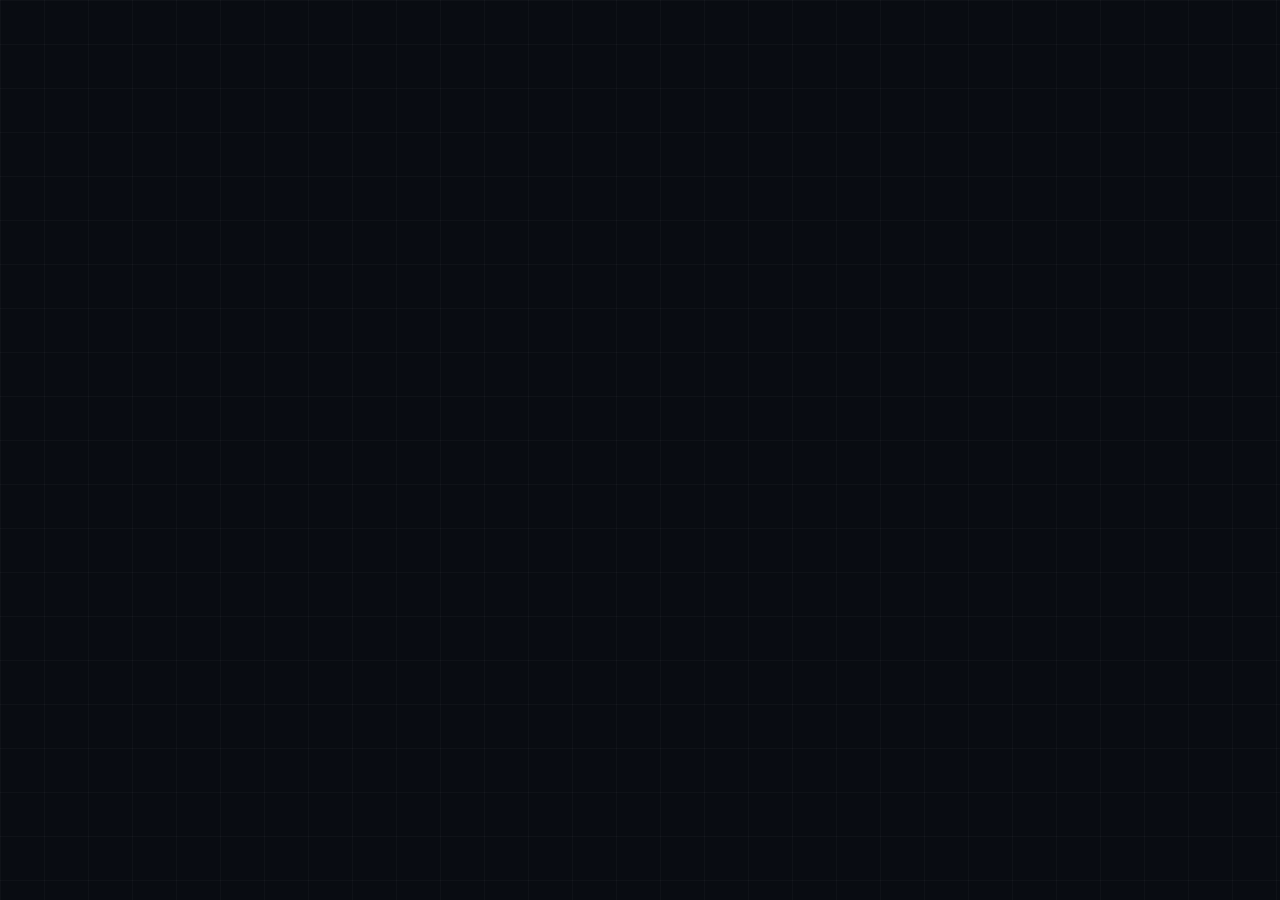
==== frontend/index.html @ dea0cb1b "feat(ui): estructura base de la interfaz, estilos y componentes [HU-01]" ====
<!doctype html>
<html lang="es" data-theme="dark">
<head>
  <meta charset="utf-8">
  <meta name="viewport" content="width=device-width, initial-scale=1">
  <title>LobbyMaster · Plataforma de torneos eSports (Beta 3)</title>
  <meta name="description" content="Gestión de torneos eSports, brackets automáticos y estadísticas. Proyecto de Yair Anibal Mamani Ticona.">
  <link rel="preconnect" href="https://fonts.googleapis.com"><link rel="preconnect" href="https://fonts.gstatic.com" crossorigin>
  <link href="https://fonts.googleapis.com/css2?family=Barlow+Condensed:wght@600;700&family=Inter:wght@400;500;600;700&display=swap" rel="stylesheet">
  <link rel="stylesheet" href="css/app.css">
  <link rel="icon" href="data:image/svg+xml,%3Csvg xmlns='http://www.w3.org/2000/svg' viewBox='0 0 34 34'%3E%3Cpath d='M0 0h28l6 6v28H6l-6-6z' fill='%23ff5a2d'/%3E%3Cpath d='M8 11h7v5M8 23h7v-5M15 16v2M15 17h11' fill='none' stroke='white' stroke-width='2.6'/%3E%3C/svg%3E">
</head>
<body>
  <div id="app"><noscript>Esta aplicación necesita JavaScript.</noscript></div>
  <!-- Modelo (M) -->
  <script src="../backend/src/bracket.js"></script>
  <script src="../backend/src/auth.js"></script>
  <script src="../backend/src/store.js"></script>
  <!-- Vista (V) y controlador de la interfaz -->
  <script src="js/ui.js"></script>
  <script src="js/bracketview.js"></script>
  <script src="js/views_torneos.js"></script>
  <script src="js/views_otros.js"></script>
  <script src="js/views_admin.js"></script>
  <script src="js/app.js"></script>
</body>
</html>
---- frontend/css/app.css ----
/* LobbyMaster Beta 3 · estilos · Autor: Yair Anibal Mamani Ticona */
:root {
  --bg: #090c12; --s1: #0f141d; --s2: #141b27; --s3: #1b2433; --line: #222c3f; --line2: #2f3c55;
  --tx: #e8ecf4; --tx2: #9aa6bd; --tx3: #66738c;
  --ac: #ff5a2d; --ac2: #ff7a54; --ac-soft: rgba(255, 90, 45, .12); --ac-line: rgba(255, 90, 45, .45);
  --ok: #2fcf9b; --warn: #f4b63f; --bad: #ff5468; --info: #4aa8ff;
  --ok-soft: rgba(47, 207, 155, .13); --warn-soft: rgba(244, 182, 63, .13); --bad-soft: rgba(255, 84, 104, .13); --info-soft: rgba(74, 168, 255, .13);
  --grid: rgba(255, 255, 255, .028); --shadow: 0 18px 50px rgba(0, 0, 0, .45);
  --display: 'Barlow Condensed', 'Bahnschrift', 'Arial Narrow', 'Segoe UI', sans-serif;
  --body: 'Inter', 'Segoe UI', system-ui, -apple-system, 'Helvetica Neue', Arial, sans-serif;
  --mono: 'JetBrains Mono', 'Cascadia Mono', Consolas, 'SF Mono', monospace;
}
:root[data-theme='light'] {
  --bg: #eef1f6; --s1: #ffffff; --s2: #f6f8fb; --s3: #eaeef5; --line: #dbe1ec; --line2: #c3ccdc;
  --tx: #10172a; --tx2: #4a5671; --tx3: #7a859d; --ac: #e8441a; --ac2: #f2613a; --ac-soft: rgba(232, 68, 26, .09); --ac-line: rgba(232, 68, 26, .4);
  --ok: #12a577; --warn: #b9811a; --bad: #d92c46; --info: #1f7fd6; --grid: rgba(16, 23, 42, .045); --shadow: 0 18px 40px rgba(20, 30, 60, .14);
}
* { box-sizing: border-box; }
html, body { margin: 0; height: 100%; }
body { background: var(--bg); color: var(--tx); font: 14px/1.5 var(--body); -webkit-font-smoothing: antialiased; }
body::before { content: ''; position: fixed; inset: 0; pointer-events: none; background-image: linear-gradient(var(--grid) 1px, transparent 1px), linear-gradient(90deg, var(--grid) 1px, transparent 1px); background-size: 44px 44px; z-index: 0; }
h1, h2, h3, h4 { margin: 0; font-family: var(--display); font-weight: 700; letter-spacing: .02em; text-transform: uppercase; line-height: 1.1; }
h1 { font-size: 34px; } h2 { font-size: 22px; } h3 { font-size: 17px; } h4 { font-size: 14px; color: var(--tx2); }
p { margin: 0; } a { color: var(--ac2); text-decoration: none; } a:hover { text-decoration: underline; }
button { font: inherit; color: inherit; cursor: pointer; }
:focus-visible { outline: 2px solid var(--ac); outline-offset: 2px; }
svg.ic { width: 18px; height: 18px; fill: none; stroke: currentColor; stroke-width: 1.7; stroke-linecap: round; stroke-linejoin: round; flex: none; }
.mono { font-family: var(--mono); font-size: 12.5px; } .muted { color: var(--tx2); } .dim { color: var(--tx3); } .num { font-variant-numeric: tabular-nums; }
.row { display: flex; align-items: center; gap: 10px; } .wrap { flex-wrap: wrap; } .grow { flex: 1; } .sp { margin-left: auto; }
.stack { display: flex; flex-direction: column; gap: 12px; } .mt { margin-top: 16px; } .mt2 { margin-top: 28px; }
.hidden { display: none !important; }

/* ---------- estructura ---------- */
.app { position: relative; z-index: 1; display: grid; grid-template-columns: 248px 1fr; min-height: 100vh; }
.side { position: sticky; top: 0; height: 100vh; background: var(--s1); border-right: 1px solid var(--line); display: flex; flex-direction: column; padding: 20px 14px; }
.brand { display: flex; align-items: center; gap: 10px; padding: 2px 8px 22px; }
.brand-mark { width: 34px; height: 34px; flex: none; }
.brand b { font-family: var(--display); font-size: 19px; letter-spacing: .06em; text-transform: uppercase; display: block; line-height: 1; }
.brand small { color: var(--tx3); font-size: 10.5px; letter-spacing: .14em; text-transform: uppercase; }
.nav { display: flex; flex-direction: column; gap: 2px; overflow-y: auto; }
.nav h6 { margin: 16px 10px 6px; font-size: 10.5px; letter-spacing: .16em; text-transform: uppercase; color: var(--tx3); font-weight: 600; }
.nav a { display: flex; align-items: center; gap: 12px; padding: 9px 12px; color: var(--tx2); border-radius: 4px; font-weight: 500; border-left: 2px solid transparent; }
.nav a:hover { background: var(--s2); color: var(--tx); text-decoration: none; }
.nav a.on { background: var(--ac-soft); color: var(--tx); border-left-color: var(--ac); }
.nav a.on svg { color: var(--ac); }
.nav .badge { margin-left: auto; background: var(--ac); color: #fff; font-size: 11px; font-weight: 700; border-radius: 10px; padding: 0 7px; line-height: 18px; }
.me { margin-top: auto; border-top: 1px solid var(--line); padding-top: 14px; display: flex; align-items: center; gap: 10px; }
.me .who { min-width: 0; } .me .who b { display: block; white-space: nowrap; overflow: hidden; text-overflow: ellipsis; }
.avatar { width: 34px; height: 34px; border-radius: 4px; display: grid; place-items: center; font: 700 14px var(--display); letter-spacing: .04em; color: #fff; flex: none; }
.main { min-width: 0; display: flex; flex-direction: column; }
.top { position: sticky; top: 0; z-index: 20; display: flex; align-items: center; gap: 12px; padding: 14px 32px; background: color-mix(in srgb, var(--bg) 88%, transparent); backdrop-filter: blur(8px); border-bottom: 1px solid var(--line); }
.crumbs { color: var(--tx3); font-size: 12.5px; letter-spacing: .04em; } .crumbs b { color: var(--tx); font-weight: 600; }
.page { padding: 28px 32px 56px; max-width: 1280px; width: 100%; }
.page-head { display: flex; align-items: flex-end; gap: 16px; margin-bottom: 22px; flex-wrap: wrap; }
.page-head p { color: var(--tx2); margin-top: 6px; max-width: 62ch; }
.menu-btn { display: none; }

/* ---------- componentes ---------- */
.panel { background: var(--s1); border: 1px solid var(--line); border-radius: 6px; position: relative; }
.panel > header { display: flex; align-items: center; gap: 10px; padding: 14px 18px; border-bottom: 1px solid var(--line); }
.panel > header h3 { font-size: 16px; } .panel .body { padding: 18px; }
.panel.accent::before { content: ''; position: absolute; left: -1px; top: 14px; bottom: 14px; width: 3px; background: var(--ac); }
.grid { display: grid; gap: 16px; } .g2 { grid-template-columns: repeat(2, 1fr); } .g3 { grid-template-columns: repeat(3, 1fr); } .g4 { grid-template-columns: repeat(4, 1fr); } .g-main { grid-template-columns: 1.7fr 1fr; }
.kpi { padding: 16px 18px; } .kpi .v { font: 700 38px/1 var(--display); letter-spacing: .01em; margin-top: 8px; font-variant-numeric: tabular-nums; } .kpi .l { color: var(--tx2); font-size: 12px; letter-spacing: .1em; text-transform: uppercase; display: flex; gap: 8px; align-items: center; }
.kpi .l svg { color: var(--ac); } .kpi small { color: var(--tx3); }
.btn { display: inline-flex; align-items: center; justify-content: center; gap: 8px; height: 38px; padding: 0 16px; border: 1px solid var(--line2); background: var(--s2); border-radius: 4px; font-weight: 600; letter-spacing: .02em; transition: .15s; white-space: nowrap; }
.btn:hover { background: var(--s3); border-color: var(--tx3); }
.btn.pri { background: var(--ac); border-color: var(--ac); color: #fff; clip-path: polygon(0 0, calc(100% - 9px) 0, 100% 9px, 100% 100%, 9px 100%, 0 calc(100% - 9px)); border-radius: 0; padding: 0 20px; }
.btn.pri:hover { background: var(--ac2); }
.btn.ghost { background: transparent; } .btn.danger { color: var(--bad); border-color: color-mix(in srgb, var(--bad) 45%, transparent); background: var(--bad-soft); } .btn.danger:hover { background: var(--bad); color: #fff; }
.btn.ok { color: var(--ok); border-color: color-mix(in srgb, var(--ok) 45%, transparent); background: var(--ok-soft); } .btn.ok:hover { background: var(--ok); color: #04130d; }
.btn.sm { height: 30px; padding: 0 11px; font-size: 12.5px; } .btn.icon { width: 36px; padding: 0; } .btn[disabled] { opacity: .45; pointer-events: none; }
.chip { display: inline-flex; align-items: center; gap: 6px; height: 22px; padding: 0 9px; border-radius: 3px; font-size: 11.5px; font-weight: 700; letter-spacing: .07em; text-transform: uppercase; border: 1px solid transparent; white-space: nowrap; }
.chip::before { content: ''; width: 6px; height: 6px; border-radius: 50%; background: currentColor; }
.chip.ok { color: var(--ok); background: var(--ok-soft); } .chip.warn { color: var(--warn); background: var(--warn-soft); } .chip.bad { color: var(--bad); background: var(--bad-soft); } .chip.info { color: var(--info); background: var(--info-soft); } .chip.mute { color: var(--tx2); background: var(--s3); } .chip.ac { color: var(--ac2); background: var(--ac-soft); }
.chip.plain::before { display: none; }
.tag { font-size: 11.5px; font-weight: 600; color: var(--tx2); border: 1px solid var(--line2); border-radius: 3px; padding: 1px 8px; }
.tabs { display: flex; gap: 4px; border-bottom: 1px solid var(--line); margin-bottom: 18px; overflow-x: auto; }
.tabs button { background: none; border: 0; border-bottom: 2px solid transparent; padding: 10px 16px; color: var(--tx2); font-weight: 600; letter-spacing: .03em; white-space: nowrap; display: flex; gap: 8px; align-items: center; }
.tabs button:hover { color: var(--tx); } .tabs button.on { color: var(--tx); border-bottom-color: var(--ac); }
.tbl { width: 100%; border-collapse: collapse; } .tbl th { text-align: left; font-size: 11px; letter-spacing: .12em; text-transform: uppercase; color: var(--tx3); font-weight: 600; padding: 10px 14px; border-bottom: 1px solid var(--line); background: var(--s2); position: sticky; top: 0; }
.tbl td { padding: 11px 14px; border-bottom: 1px solid var(--line); vertical-align: middle; } .tbl tr:last-child td { border-bottom: 0; } .tbl tbody tr:hover td { background: var(--s2); }
.tbl .r { text-align: right; } .tbl .c { text-align: center; } .tbl-wrap { overflow: auto; max-width: 100%; }
.badge-team { width: 30px; height: 30px; border-radius: 4px; display: grid; place-items: center; font: 700 12px var(--display); letter-spacing: .06em; color: #fff; flex: none; text-transform: uppercase; }
.badge-team.lg { width: 56px; height: 56px; font-size: 22px; border-radius: 6px; } .badge-team.sm { width: 22px; height: 22px; font-size: 9.5px; border-radius: 3px; }
.empty { text-align: center; padding: 44px 20px; color: var(--tx2); } .empty > svg { width: 38px; height: 38px; color: var(--tx3); margin-bottom: 10px; } .empty h3 { color: var(--tx); margin-bottom: 6px; }
.prog { height: 6px; background: var(--s3); border-radius: 3px; overflow: hidden; } .prog i { display: block; height: 100%; background: var(--ac); }
.list { list-style: none; margin: 0; padding: 0; } .list li { display: flex; align-items: center; gap: 12px; padding: 11px 0; border-bottom: 1px solid var(--line); } .list li:last-child { border-bottom: 0; }
.log li { align-items: flex-start; } .log .t { color: var(--tx3); font-size: 11.5px; white-space: nowrap; min-width: 92px; }
.kv { display: grid; grid-template-columns: 130px 1fr; gap: 8px 14px; } .kv dt { color: var(--tx3); font-size: 12px; text-transform: uppercase; letter-spacing: .08em; padding-top: 2px; } .kv dd { margin: 0; }
.alert { border: 1px solid var(--line2); border-left: 3px solid var(--info); background: var(--info-soft); padding: 12px 14px; border-radius: 4px; color: var(--tx); }
.alert.warn { border-left-color: var(--warn); background: var(--warn-soft); } .alert.bad { border-left-color: var(--bad); background: var(--bad-soft); } .alert.ok { border-left-color: var(--ok); background: var(--ok-soft); }

/* ---------- formularios ---------- */
.field { display: flex; flex-direction: column; gap: 6px; } .field label { font-size: 12px; font-weight: 600; letter-spacing: .08em; text-transform: uppercase; color: var(--tx2); }
.input, select.input, textarea.input { width: 100%; height: 40px; padding: 0 12px; background: var(--s2); border: 1px solid var(--line2); border-radius: 4px; color: var(--tx); font: inherit; transition: border-color .15s, box-shadow .15s; }
.input:focus { outline: none; border-color: var(--ac); box-shadow: 0 0 0 3px var(--ac-soft); } .input::placeholder { color: var(--tx3); }
.field.err .input { border-color: var(--bad); } .field .msg { color: var(--bad); font-size: 12.5px; min-height: 0; } .field .hint { color: var(--tx3); font-size: 12px; }
.form { display: flex; flex-direction: column; gap: 16px; } .two { display: grid; grid-template-columns: 1fr 1fr; gap: 14px; }
.search { position: relative; } .search svg { position: absolute; left: 11px; top: 11px; color: var(--tx3); } .search .input { padding-left: 38px; }
.seg { display: inline-flex; border: 1px solid var(--line2); border-radius: 4px; overflow: hidden; } .seg button { background: var(--s2); border: 0; padding: 0 14px; height: 36px; color: var(--tx2); font-weight: 600; } .seg button + button { border-left: 1px solid var(--line2); } .seg button.on { background: var(--ac); color: #fff; }
.pw { position: relative; } .pw button { position: absolute; right: 4px; top: 4px; height: 32px; width: 34px; background: none; border: 0; color: var(--tx3); }
.strength { height: 4px; background: var(--s3); border-radius: 2px; overflow: hidden; } .strength i { display: block; height: 100%; width: 0; transition: .2s; }

/* ---------- modal y avisos ---------- */
.overlay { position: fixed; inset: 0; z-index: 100; background: rgba(4, 7, 12, .66); display: grid; place-items: center; padding: 20px; animation: fade .15s; }
.modal { background: var(--s1); border: 1px solid var(--line2); border-radius: 8px; width: min(560px, 100%); max-height: 92vh; overflow: auto; box-shadow: var(--shadow); animation: rise .18s; }
.modal.wide { width: min(780px, 100%); } .modal > header { display: flex; align-items: center; padding: 18px 22px; border-bottom: 1px solid var(--line); } .modal > .body { padding: 22px; } .modal > footer { display: flex; gap: 10px; justify-content: flex-end; padding: 14px 22px; border-top: 1px solid var(--line); background: var(--s2); }
.toasts { position: fixed; right: 20px; bottom: 20px; z-index: 200; display: flex; flex-direction: column; gap: 10px; }
.toast { min-width: 260px; max-width: 380px; background: var(--s3); border: 1px solid var(--line2); border-left: 3px solid var(--info); padding: 12px 14px; border-radius: 4px; box-shadow: var(--shadow); display: flex; gap: 10px; animation: rise .2s; } .toast.ok { border-left-color: var(--ok); } .toast.bad { border-left-color: var(--bad); } .toast.warn { border-left-color: var(--warn); }
@keyframes fade { from { opacity: 0; } } @keyframes rise { from { opacity: 0; transform: translateY(8px); } }

/* ---------- ingreso ---------- */
.auth { position: relative; z-index: 1; min-height: 100vh; display: grid; grid-template-columns: 1.15fr 1fr; }
.auth-art { position: relative; overflow: hidden; background: linear-gradient(160deg, #0d1420 0%, #090c12 70%); border-right: 1px solid var(--line); display: flex; flex-direction: column; justify-content: space-between; padding: 44px 52px; }
.auth-art svg.lines { position: absolute; right: 28px; top: 9%; width: 58%; opacity: .5; }
.auth-art h1 { font-size: 58px; line-height: .95; max-width: 9ch; position: relative; } .auth-art h1 em { font-style: normal; color: var(--ac); }
.auth-art p { color: #9aa6bd; max-width: 40ch; margin-top: 18px; position: relative; font-size: 15px; }
.auth-art .foot { color: #66738c; font-size: 12.5px; position: relative; letter-spacing: .04em; }
.auth-art .stats { display: flex; gap: 30px; position: relative; margin-top: 30px; } .auth-art .stats b { font: 700 30px var(--display); display: block; color: #e8ecf4; } .auth-art .stats span { color: #66738c; font-size: 11.5px; text-transform: uppercase; letter-spacing: .12em; }
.auth-form { display: grid; place-items: center; padding: 36px; } .auth-card { width: min(410px, 100%); } .auth-card h2 { font-size: 30px; margin-bottom: 6px; }
.demo { margin-top: 22px; border: 1px dashed var(--line2); border-radius: 6px; padding: 14px; } .demo h4 { margin-bottom: 10px; font-size: 12px; letter-spacing: .12em; }
.demo-btns { display: grid; grid-template-columns: repeat(3, 1fr); gap: 8px; } .demo-btns button { background: var(--s2); border: 1px solid var(--line2); border-radius: 4px; padding: 9px 6px; text-align: left; } .demo-btns button:hover { border-color: var(--ac); } .demo-btns b { display: block; font-size: 13px; } .demo-btns small { color: var(--tx3); font-size: 11px; }

/* ---------- torneos ---------- */
.tcard { padding: 0; overflow: hidden; display: flex; flex-direction: column; transition: .15s; cursor: pointer; } .tcard:hover { border-color: var(--ac-line); transform: translateY(-2px); }
.tcard .cover { height: 74px; position: relative; padding: 12px 16px; display: flex; align-items: flex-start; justify-content: space-between; background-size: 22px 22px; }
.tcard .game { font: 700 13px var(--display); letter-spacing: .14em; text-transform: uppercase; color: #fff; opacity: .95; text-shadow: 0 1px 8px rgba(0,0,0,.35); }
.tcard .tb { padding: 16px; display: flex; flex-direction: column; gap: 12px; flex: 1; } .tcard h3 { font-size: 20px; }
.meta { display: flex; flex-direction: column; gap: 6px; color: var(--tx2); font-size: 13px; } .meta div { display: flex; gap: 9px; align-items: center; } .meta svg { color: var(--tx3); width: 16px; height: 16px; }
.hero { padding: 22px 24px; display: flex; gap: 22px; align-items: center; flex-wrap: wrap; overflow: hidden; }
.hero .cover-art { position: absolute; inset: 0; opacity: .16; background-size: 26px 26px; pointer-events: none; }
.hero > * { position: relative; }

/* ---------- bracket ---------- */
.bk-tools { display: flex; align-items: center; gap: 10px; margin-bottom: 12px; flex-wrap: wrap; }
.bk-view { overflow: auto; border: 1px solid var(--line); border-radius: 6px; background: var(--s1); padding: 18px 24px 26px; }
.bk-canvas { position: relative; transform-origin: 0 0; }
.bk-canvas svg.links { position: absolute; left: 0; top: 0; pointer-events: none; overflow: visible; }
.bk-rname { position: absolute; top: 0; font: 700 13px var(--display); letter-spacing: .16em; text-transform: uppercase; color: var(--tx2); display: flex; align-items: center; gap: 8px; }
.bk-rname::after { content: ''; flex: 1; height: 1px; background: var(--line); }
.mt-card { position: absolute; background: var(--s2); border: 1px solid var(--line2); border-radius: 4px; overflow: hidden; transition: border-color .12s, transform .12s; }
.mt-card.click { cursor: pointer; } .mt-card.click:hover { border-color: var(--ac); transform: translateY(-1px); }
.mt-card.ready { border-color: var(--ac-line); } .mt-card.final { border-color: var(--ac); box-shadow: 0 0 0 1px var(--ac) inset; }
.mt-id { position: absolute; right: 6px; top: -1px; font: 600 9px var(--mono); color: var(--tx3); letter-spacing: .04em; }
.slot { display: flex; align-items: center; gap: 8px; padding: 0 10px; height: 100%; } .slot + .slot { border-top: 1px solid var(--line); }
.slot .nm { flex: 1; white-space: nowrap; overflow: hidden; text-overflow: ellipsis; font-weight: 600; font-size: 13px; } .slot .sc { font: 700 15px var(--display); min-width: 22px; text-align: right; font-variant-numeric: tabular-nums; }
.slot.win { background: linear-gradient(90deg, var(--ac-soft), transparent 80%); box-shadow: inset 3px 0 0 var(--ac); } .slot.lose { color: var(--tx3); } .slot.lose .nm { font-weight: 500; } .slot.empty-s .nm { color: var(--tx3); font-weight: 500; font-style: italic; } .slot.bye .nm { color: var(--tx3); letter-spacing: .12em; font-size: 11px; font-weight: 600; }
.champ { position: absolute; border: 1px solid var(--ac); background: linear-gradient(160deg, var(--ac-soft), transparent); border-radius: 6px; padding: 14px; display: flex; flex-direction: column; align-items: center; gap: 8px; text-align: center; clip-path: polygon(0 0, calc(100% - 14px) 0, 100% 14px, 100% 100%, 14px 100%, 0 calc(100% - 14px)); }
.champ svg.cup { width: 34px; height: 34px; color: var(--ac); } .champ small { letter-spacing: .2em; text-transform: uppercase; color: var(--ac2); font-weight: 700; font-size: 10.5px; } .champ b { font: 700 19px var(--display); text-transform: uppercase; letter-spacing: .04em; line-height: 1.05; }
.score-in { display: grid; grid-template-columns: 1fr 76px; gap: 10px; align-items: center; } .score-in .input { text-align: center; font: 700 20px var(--display); height: 46px; }
.vs { display: flex; flex-direction: column; gap: 10px; }
.legend { display: flex; gap: 16px; flex-wrap: wrap; color: var(--tx2); font-size: 12.5px; } .legend i { display: inline-block; width: 12px; height: 12px; border-radius: 2px; margin-right: 6px; vertical-align: -2px; }

/* ---------- mapa y graficos ---------- */
.map { position: relative; background: var(--s2); border: 1px solid var(--line); border-radius: 6px; overflow: hidden; } .map svg { display: block; width: 100%; height: auto; }
.pin { cursor: pointer; } .pin:hover circle.core { fill: var(--ac2); }
.bars .lab { fill: var(--tx2); font: 12px var(--body); } .bars .val { fill: var(--tx); font: 700 13px var(--display); } .bars .ax { stroke: var(--line); }
.code { background: #0a0e15; color: #cdd6e6; border: 1px solid var(--line); border-radius: 6px; padding: 14px 16px; font: 12.5px/1.6 var(--mono); overflow: auto; white-space: pre; }
.code .k { color: #ff8a65; } .code .s { color: #8fd694; } .code .c { color: #66738c; }
.fd { display: grid; grid-template-columns: repeat(3, 1fr); gap: 12px; } .fd .panel .body { padding: 14px; }
.tabcard { border: 1px solid var(--line); border-radius: 6px; overflow: hidden; background: var(--s1); } .tabcard > h4 { padding: 10px 14px; background: var(--s3); font-family: var(--mono); font-size: 12.5px; text-transform: none; letter-spacing: 0; color: var(--tx); display: flex; gap: 8px; align-items: center; }
.pk { color: var(--warn); font-weight: 700; } .fk { color: var(--info); font-weight: 700; } .uq { color: var(--ok); font-weight: 700; }
.step-n { width: 30px; height: 30px; border-radius: 4px; background: var(--ac); color: #fff; display: grid; place-items: center; font: 700 15px var(--display); flex: none; }

@media (max-width: 1100px) { .g4 { grid-template-columns: repeat(2, 1fr); } .g-main, .g3 { grid-template-columns: 1fr 1fr; } .fd { grid-template-columns: 1fr 1fr; } }
@media (max-width: 900px) {
  .app { grid-template-columns: 1fr; } .side { position: fixed; z-index: 60; left: 0; width: 262px; transform: translateX(-100%); transition: .2s; } .side.open { transform: none; box-shadow: var(--shadow); }
  .menu-btn { display: inline-flex; } .top { padding: 12px 16px; } .page { padding: 20px 16px 48px; }
  .g2, .g3, .g4, .g-main, .fd, .two { grid-template-columns: 1fr; } .auth { grid-template-columns: 1fr; } .auth-art { display: none; } h1 { font-size: 28px; }
  .kv { grid-template-columns: 1fr; gap: 2px 0; } .kv dt { margin-top: 8px; }
}
@media print { body::before, .side, .top, .bk-tools, .toasts { display: none !important; } .app { display: block; } .page { padding: 0; max-width: none; } .bk-view { border: 0; overflow: visible; } :root { --bg: #fff; } }
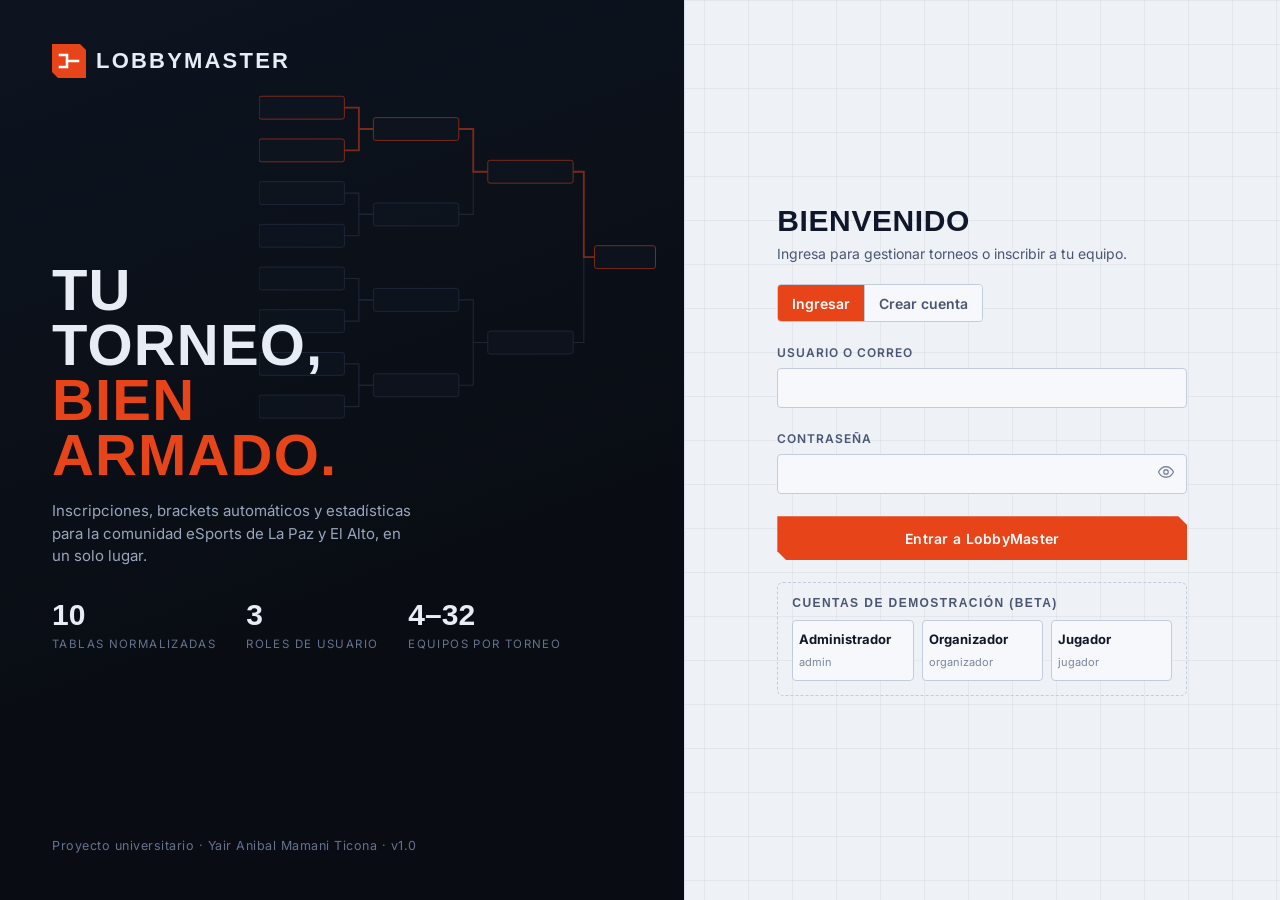
==== commit 004fcd24: "feat(ui): tema claro por defecto, insignia de solicitudes y etiqueta v1.0" ====
--- a/frontend/index.html
+++ b/frontend/index.html
@@ -1,9 +1,9 @@
 <!doctype html>
-<html lang="es" data-theme="dark">
+<html lang="es" data-theme="light">
 <head>
   <meta charset="utf-8">
   <meta name="viewport" content="width=device-width, initial-scale=1">
-  <title>LobbyMaster · Plataforma de torneos eSports (Beta 3)</title>
+  <title>LobbyMaster · Plataforma de torneos eSports (v1.0)</title>
   <meta name="description" content="Gestión de torneos eSports, brackets automáticos y estadísticas. Proyecto de Yair Anibal Mamani Ticona.">
   <link rel="preconnect" href="https://fonts.googleapis.com"><link rel="preconnect" href="https://fonts.gstatic.com" crossorigin>
   <link href="https://fonts.googleapis.com/css2?family=Barlow+Condensed:wght@600;700&family=Inter:wght@400;500;600;700&display=swap" rel="stylesheet">
@@ -15,9 +15,14 @@
   <!-- Modelo (M) -->
   <script src="../backend/src/bracket.js"></script>
   <script src="../backend/src/auth.js"></script>
+  <script src="../backend/src/geo.js"></script>
   <script src="../backend/src/store.js"></script>
   <!-- Vista (V) y controlador de la interfaz -->
+  <script src="js/config.js"></script>
+  <script src="js/sync.js"></script>
   <script src="js/ui.js"></script>
+  <script src="js/slippy.js"></script>
+  <script src="js/mapa.js"></script>
   <script src="js/bracketview.js"></script>
   <script src="js/views_torneos.js"></script>
   <script src="js/views_otros.js"></script>
--- a/frontend/css/app.css
+++ b/frontend/css/app.css
@@ -171,3 +171,32 @@
   .kv { grid-template-columns: 1fr; gap: 2px 0; } .kv dt { margin-top: 8px; }
 }
 @media print { body::before, .side, .top, .bk-tools, .toasts { display: none !important; } .app { display: block; } .page { padding: 0; max-width: none; } .bk-view { border: 0; overflow: visible; } :root { --bg: #fff; } }
+
+/* ---------- Beta 4: mapa propio, selector de ubicacion y estado de la nube ---------- */
+.slippy { position: relative; overflow: hidden; background: var(--s2) repeating-linear-gradient(0deg, transparent 0 39px, var(--grid) 39px 40px), repeating-linear-gradient(90deg, transparent 0 39px, var(--grid) 39px 40px); border: 1px solid var(--line); border-radius: 6px; cursor: grab; touch-action: none; user-select: none; outline-offset: 2px; }
+.slippy.moving { cursor: grabbing; }
+.pk-map { height: 300px; } .pk-map.tall { height: 520px; }
+.sl-tiles, .sl-markers { position: absolute; inset: 0; } .sl-markers { pointer-events: none; }
+.sl-tiles img { position: absolute; left: 0; top: 0; width: 256px; height: 256px; max-width: none; pointer-events: none; }
+.sl-tiles img.off { visibility: hidden; }
+.sl-pin { position: absolute; left: 0; top: 0; pointer-events: auto; border: 0; background: none; padding: 0; width: 30px; height: 38px; margin: -38px 0 0 -15px; cursor: pointer; }
+.sl-pin svg { width: 30px; height: 38px; display: block; fill: var(--info); stroke: #fff; stroke-width: 1.4; filter: drop-shadow(0 2px 3px rgba(0, 0, 0, .55)); }
+.sl-pin.on svg { fill: var(--ac); width: 36px; height: 46px; margin: -8px 0 0 -3px; }
+.sl-pin span { position: absolute; left: 34px; top: 4px; white-space: nowrap; background: var(--s1); color: var(--tx); border: 1px solid var(--line2); border-radius: 4px; font: 600 11.5px var(--body); padding: 2px 7px; box-shadow: 0 2px 8px rgba(0, 0, 0, .35); }
+.sl-pin:hover { z-index: 3; }
+.sl-ctl { position: absolute; top: 10px; right: 10px; display: flex; flex-direction: column; gap: 4px; z-index: 5; }
+.sl-ctl button { width: 32px; height: 32px; border-radius: 4px; border: 1px solid var(--line2); background: var(--s1); color: var(--tx); font: 700 18px/1 var(--body); cursor: pointer; } .sl-ctl button:hover { border-color: var(--ac); }
+.sl-attr { position: absolute; right: 0; bottom: 0; z-index: 5; background: rgba(255, 255, 255, .8); color: #333; font: 10.5px var(--body); padding: 1px 6px; pointer-events: none; }
+.pk { display: flex; flex-direction: column; gap: 10px; } .pk > label { font-weight: 600; font-size: 13px; }
+.pk-search .input { flex: 1; } .pk-tools { gap: 8px; }
+.pk-hint { color: var(--tx2); font-size: 12.5px; min-height: 0; } .pk-hint:empty { display: none; } .pk-hint.bad { color: var(--bad); }
+.pk-results { list-style: none; margin: 0; padding: 0; border: 1px solid var(--line); border-radius: 6px; overflow: hidden; } .pk-results[hidden] { display: none; }
+.pk-results button { display: flex; gap: 8px; align-items: center; width: 100%; text-align: left; background: var(--s2); color: var(--tx); border: 0; border-bottom: 1px solid var(--line); padding: 9px 12px; font: 13px var(--body); cursor: pointer; } .pk-results button:hover { background: var(--ac-soft); } .pk-results svg { width: 16px; height: 16px; color: var(--ac); flex: none; }
+.pk-status { display: flex; align-items: center; gap: 8px; flex-wrap: wrap; font-size: 13px; color: var(--tx2); padding: 9px 12px; border: 1px dashed var(--line2); border-radius: 6px; } .pk-status svg { width: 16px; height: 16px; } .pk-status.ok { border-style: solid; border-color: var(--ok); background: var(--ok-soft); color: var(--tx); }
+.sync-chip { display: inline-flex; align-items: center; gap: 7px; height: 30px; padding: 0 12px; border-radius: 15px; border: 1px solid var(--line2); background: var(--s2); color: var(--tx2); font: 600 12px var(--body); cursor: pointer; } .sync-chip i { width: 8px; height: 8px; border-radius: 50%; background: var(--tx3); }
+.sync-chip.ok i { background: var(--ok); } .sync-chip.wait i { background: var(--warn); animation: pulse 1s infinite; } .sync-chip.bad i { background: var(--bad); } .sync-chip.bad { border-color: var(--bad); }
+@keyframes pulse { 50% { opacity: .3; } }
+.splash { min-height: 100vh; display: grid; place-content: center; justify-items: center; gap: 16px; color: var(--tx2); } .spin { width: 34px; height: 34px; border: 3px solid var(--line2); border-top-color: var(--ac); border-radius: 50%; animation: giro .8s linear infinite; } @keyframes giro { to { transform: rotate(360deg); } }
+@media (max-width: 640px) { .sync-chip { display: none; } .pk-map.tall { height: 340px; } }
+.modal > header { position: sticky; top: 0; z-index: 3; background: var(--s1); } .modal > footer { position: sticky; bottom: 0; z-index: 3; }
+.modal .pk-map { height: 260px; }
